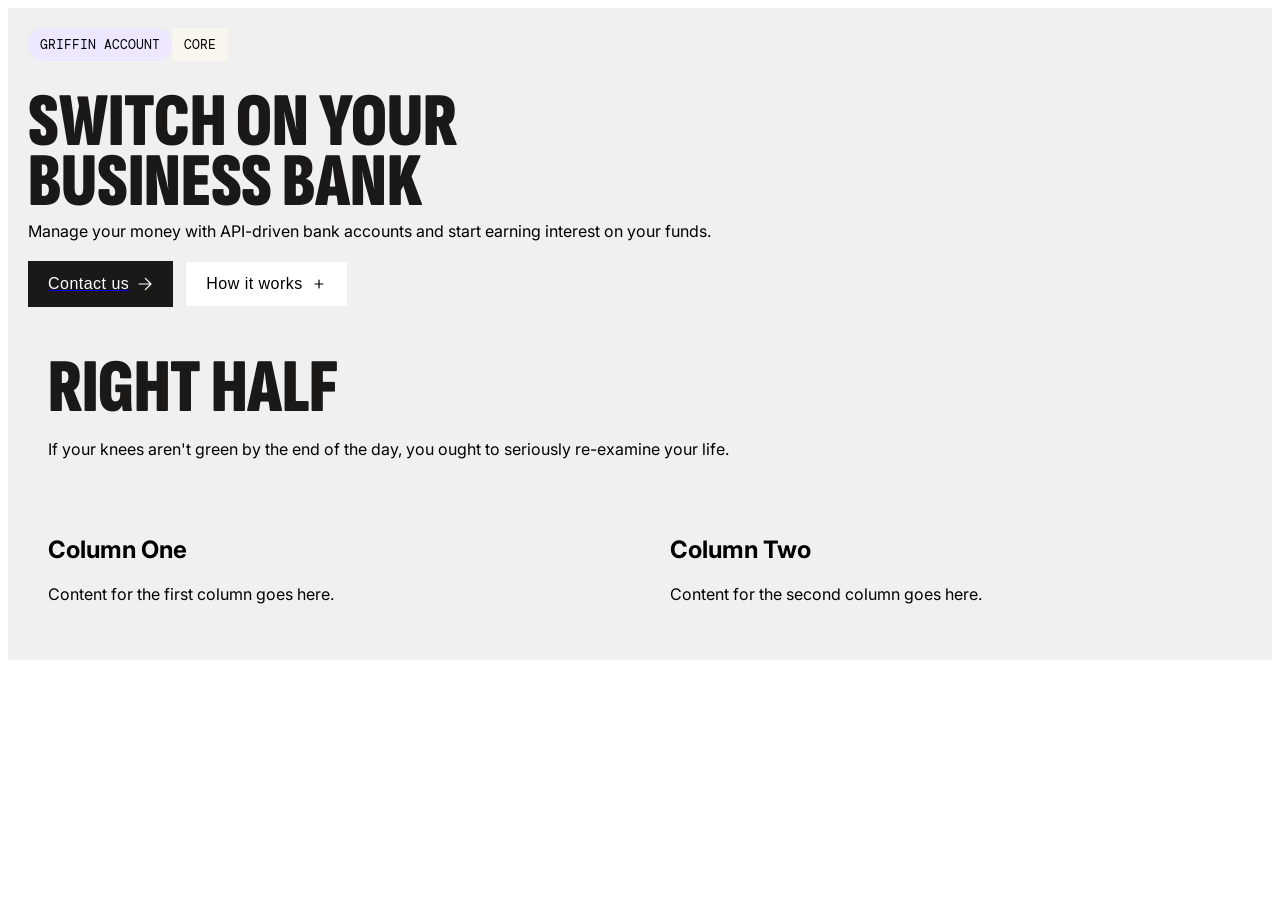
==== Index.html @ 36894a80 "Initial commit" ====
<!DOCTYPE html>
<html>
<header>
    <!-- Comment -->
    <link rel="stylesheet" href="stylesheet.css">
    <!-- Title of website -->
    <title>Sleepy Matresses Business</title>
    <!-- Link fonts -->
    <link rel="preconnect" href="https://fonts.googleapis.com">
    <link rel="preconnect" href="https://fonts.gstatic.com" crossorigin>
    <link
        href="https://fonts.googleapis.com/css2?family=DM+Mono:wght@400;500&family=Instrument+Serif:ital@0;1&family=Inter:ital,opsz@0,14..32;1,14..32&family=Sofia+Sans+Extra+Condensed:ital,wght@0,900;1,900&display=swap"
        rel="stylesheet">

</header>

                    <body>
<div class="container">
    <div class="column">
        <div class="pill-bar">
            <button class="pill-1" type="button">Griffin account</button>
            <button class="pill-2" type="button">Core</button>
        </div>
        <div class="text-hero">
            <h1 class="hero">Switch on your </br> business bank</h1>
            <p class="text">Manage your money with API-driven bank accounts and start earning interest on your funds.
            </p>
            <div class="button-bar">
                <a href="contact.html">
                <button class="primary-button button" type="button" href="">Contact us


                        <?xml version="1.0" encoding="UTF-8"?><svg width="16px" height="16px" viewBox="0 0 24 24"
                            stroke-width="1.8" fill="none" xmlns="http://www.w3.org/2000/svg" color="#fff">
                            <path d="M3 12L21 12M21 12L12.5 3.5M21 12L12.5 20.5" stroke="#fff" stroke-width="1.8"
                                stroke-linecap="round" stroke-linejoin="round"></path>
                        </svg>
                </button>
                </a>
                <button class="secondary-button" type="button">How it works
                    <?xml version="1.0" encoding="UTF-8"?><svg width="16px" height="16px" stroke-width="1.8"
                        viewBox="0 0 24 24" fill="none" xmlns="http://www.w3.org/2000/svg" color="#000000">
                        <path d="M6 12H12M18 12H12M12 12V6M12 12V18" stroke="#000000" stroke-width="1.8"
                            stroke-linecap="round" stroke-linejoin="round"></path>
                    </svg>
                </button>
            </div>
        </div>
        <div class="column">
            <article>
                <h1>Right Half</h1>
                <p>If your knees aren't green by the end of the day, you ought to seriously re-examine your life.</p>
            </article>

            </section>
        </div>

<div class="container">
  <div class="column">
    <h2>Column One</h2>
    <p>Content for the first column goes here.</p>
  </div>
  <div class="column">
    <h2>Column Two</h2>
    <p>Content for the second column goes here.</p>
</div>

        </body>

</html>
---- stylesheet.css ----
/* Typography */

h1 {
    font-family: "Sofia Sans Extra Condensed", sans-serif;
    font-optical-sizing: auto;
    font-weight: 900;
    font-style: normal;
    color: var(--Primary, #1A1918);
    font-size: 76px;
    font-style: normal;
    line-height: 60px;
    /* 80.435% */
    text-transform: uppercase;
    padding: 32px 0 4px;
    margin: 0px;
}

body {
    font-family: "Inter", sans-serif;
    font-optical-sizing: auto;
    font-weight: 400;
    font-style: normal;
}

.text {
    margin: 0px;
    padding: 4px 0px 20px;
}

.dm-mono-regular {
    font-family: "DM Mono", monospace;
    font-weight: 400;
    font-style: normal;
}

.dm-mono-medium {
    font-family: "DM Mono", monospace;
    font-weight: 500;
    font-style: normal;
}

a .primary-button {
    text-decoration: none;
}

.primary-button {
    font-size: 16px;
    letter-spacing: 0.03em;
    background-color: #1A1918;
    color: #ffffff;
    border: none;
    /* top and bottom | left and right */
    padding: 8px 24px;
    display: flex;
    height: 46px;
    padding: 12px 20px;
    justify-content: center;
    align-items: center;
    gap: 8px;
    transition: 1s;
}

.primary-button:hover {
    background-color: #533EA3;
    cursor: pointer;
}

.secondary-button {
    font-size: 16px;
    letter-spacing: 0.03em;
    display: flex;
    height: 46px;
    padding: 12px 20px;
    justify-content: center;
    align-items: center;
    gap: 8px;
    border: 1px solid #EEE;
    background-color: #fff;
    transition: 1s;
}

.secondary-button:hover {
    background-color: #B2A7FF;
}

.pill-1 {
    font-family: "DM Mono", monospace;
    border-radius: 40px;
    background: #EDE8FF;
    display: flex;
    padding: 8px 12px;
    justify-content: center;
    align-items: center;
    gap: 12px;
    border: none;
    text-transform: uppercase;

}

.pill-2 {
    font-family: "DM Mono", monospace;
    /* border-radius: 40px; */
    background: #F9F5EF;
    display: flex;
    padding: 8px 12px;
    justify-content: center;
    align-items: center;
    gap: 12px;
    border: none;
    text-transform: uppercase;

}

.button-bar {
    display: flex;
    align-items: left;
    gap: 0 12px;

}

.pill-bar {
    display: flex;
    align-items: left;
    gap: 0 0px;

}

/* Layout */
.container {
    display: flex;
    /* Makes the container a flex container */
    gap: 20px;
    /* Adds space between columns */
    flex-wrap: wrap;
    /* Allows columns to stack on smaller screens */
}

.column {
    flex: 1;
    /* Makes columns take up equal available space */
    /* Or for fixed widths: flex-basis: 50%; */
    padding: 20px;
    background-color: #f0f0f0;
    box-sizing: border-box;
    /* Includes padding and border in the element's total width */
}

/* Responsive adjustment for smaller screens (e.g., mobile) */
@media (max-width: 600px) {
    .container {
        flex-direction: column;
        /* Stacks columns vertically */
    }

    .column {
        width: 100%;
        /* Ensures columns take full width when stacked */
    }
}
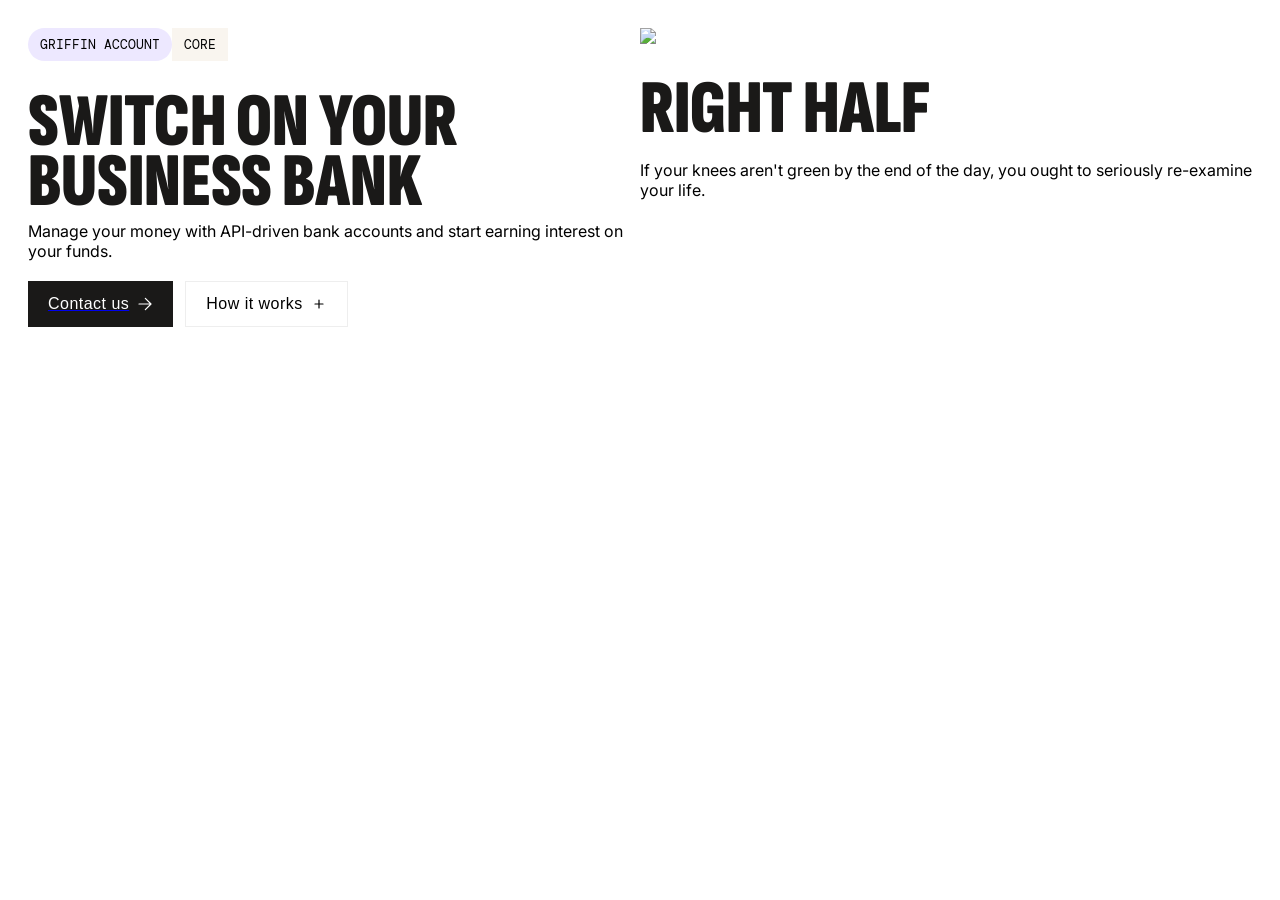
==== commit 1d2fa09a: "Layout! Fixed the layout, adding image" ====
--- a/Index.html
+++ b/Index.html
@@ -14,57 +14,53 @@
 
 </header>
 
-                    <body>
-<div class="container">
-    <div class="column">
-        <div class="pill-bar">
-            <button class="pill-1" type="button">Griffin account</button>
-            <button class="pill-2" type="button">Core</button>
-        </div>
-        <div class="text-hero">
-            <h1 class="hero">Switch on your </br> business bank</h1>
-            <p class="text">Manage your money with API-driven bank accounts and start earning interest on your funds.
-            </p>
-            <div class="button-bar">
-                <a href="contact.html">
-                <button class="primary-button button" type="button" href="">Contact us
+<body>
+    <div class="container">
+        <div class="column">
+            <div class="item">
+                <div class="pill-bar">
+                    <button class="pill-1" type="button">Griffin account</button>
+                    <button class="pill-2" type="button">Core</button>
+                </div>
+                <div class="text-hero">
+                    <h1 class="hero">Switch on your </br> business bank</h1>
+                    <p class="text">Manage your money with API-driven bank accounts and start earning interest on your
+                        funds.
+                    </p>
+                    <div class="button-bar">
+                        <a href="contact.html">
+                            <button class="primary-button button" type="button" href="">Contact us
 
 
-                        <?xml version="1.0" encoding="UTF-8"?><svg width="16px" height="16px" viewBox="0 0 24 24"
-                            stroke-width="1.8" fill="none" xmlns="http://www.w3.org/2000/svg" color="#fff">
-                            <path d="M3 12L21 12M21 12L12.5 3.5M21 12L12.5 20.5" stroke="#fff" stroke-width="1.8"
-                                stroke-linecap="round" stroke-linejoin="round"></path>
-                        </svg>
-                </button>
-                </a>
-                <button class="secondary-button" type="button">How it works
-                    <?xml version="1.0" encoding="UTF-8"?><svg width="16px" height="16px" stroke-width="1.8"
-                        viewBox="0 0 24 24" fill="none" xmlns="http://www.w3.org/2000/svg" color="#000000">
-                        <path d="M6 12H12M18 12H12M12 12V6M12 12V18" stroke="#000000" stroke-width="1.8"
-                            stroke-linecap="round" stroke-linejoin="round"></path>
-                    </svg>
-                </button>
+                                <?xml version="1.0" encoding="UTF-8"?><svg width="16px" height="16px"
+                                    viewBox="0 0 24 24" stroke-width="1.8" fill="none"
+                                    xmlns="http://www.w3.org/2000/svg" color="#fff">
+                                    <path d="M3 12L21 12M21 12L12.5 3.5M21 12L12.5 20.5" stroke="#fff"
+                                        stroke-width="1.8" stroke-linecap="round" stroke-linejoin="round"></path>
+                                </svg>
+                            </button>
+                        </a>
+                        <button class="secondary-button" type="button">How it works
+                            <?xml version="1.0" encoding="UTF-8"?><svg width="16px" height="16px" stroke-width="1.8"
+                                viewBox="0 0 24 24" fill="none" xmlns="http://www.w3.org/2000/svg" color="#000000">
+                                <path d="M6 12H12M18 12H12M12 12V6M12 12V18" stroke="#000000" stroke-width="1.8"
+                                    stroke-linecap="round" stroke-linejoin="round"></path>
+                            </svg>
+                        </button>
+                    </div>
+                </div>
             </div>
+            <div class="item">
+                <img class="hero-image" src="https://upload.wikimedia.org/wikipedia/commons/b/b6/Image_created_with_a_mobile_phone.png"></img>
+                <h1>Right Half</h1>
+                <p>If your knees aren't green by the end of the day, you ought to seriously re-examine your life.
+                </p>
+            </div>
+
         </div>
-        <div class="column">
-            <article>
-                <h1>Right Half</h1>
-                <p>If your knees aren't green by the end of the day, you ought to seriously re-examine your life.</p>
-            </article>
+    </div>
 
-            </section>
-        </div>
 
-<div class="container">
-  <div class="column">
-    <h2>Column One</h2>
-    <p>Content for the first column goes here.</p>
-  </div>
-  <div class="column">
-    <h2>Column Two</h2>
-    <p>Content for the second column goes here.</p>
-</div>
-
-        </body>
+</body>
 
 </html>
--- a/stylesheet.css
+++ b/stylesheet.css
@@ -127,22 +127,30 @@
 
 /* Layout */
 .container {
-    display: flex;
     /* Makes the container a flex container */
     gap: 20px;
     /* Adds space between columns */
-    flex-wrap: wrap;
     /* Allows columns to stack on smaller screens */
 }
 
 .column {
     flex: 1;
-    /* Makes columns take up equal available space */
-    /* Or for fixed widths: flex-basis: 50%; */
+    display: flex;
     padding: 20px;
-    background-color: #f0f0f0;
     box-sizing: border-box;
-    /* Includes padding and border in the element's total width */
+    flex-direction: row;
+    flex-wrap: wrap;
+    align-content: flex-start;
+    justify-content: center;
+    align-items: flex-start;
+}
+
+.item {
+flex: 1;
+}
+
+.hero-image {
+    width: 100%;
 }
 
 /* Responsive adjustment for smaller screens (e.g., mobile) */
@@ -153,7 +161,7 @@
     }
 
     .column {
-        width: 100%;
+        width: auto;
         /* Ensures columns take full width when stacked */
     }
 }
